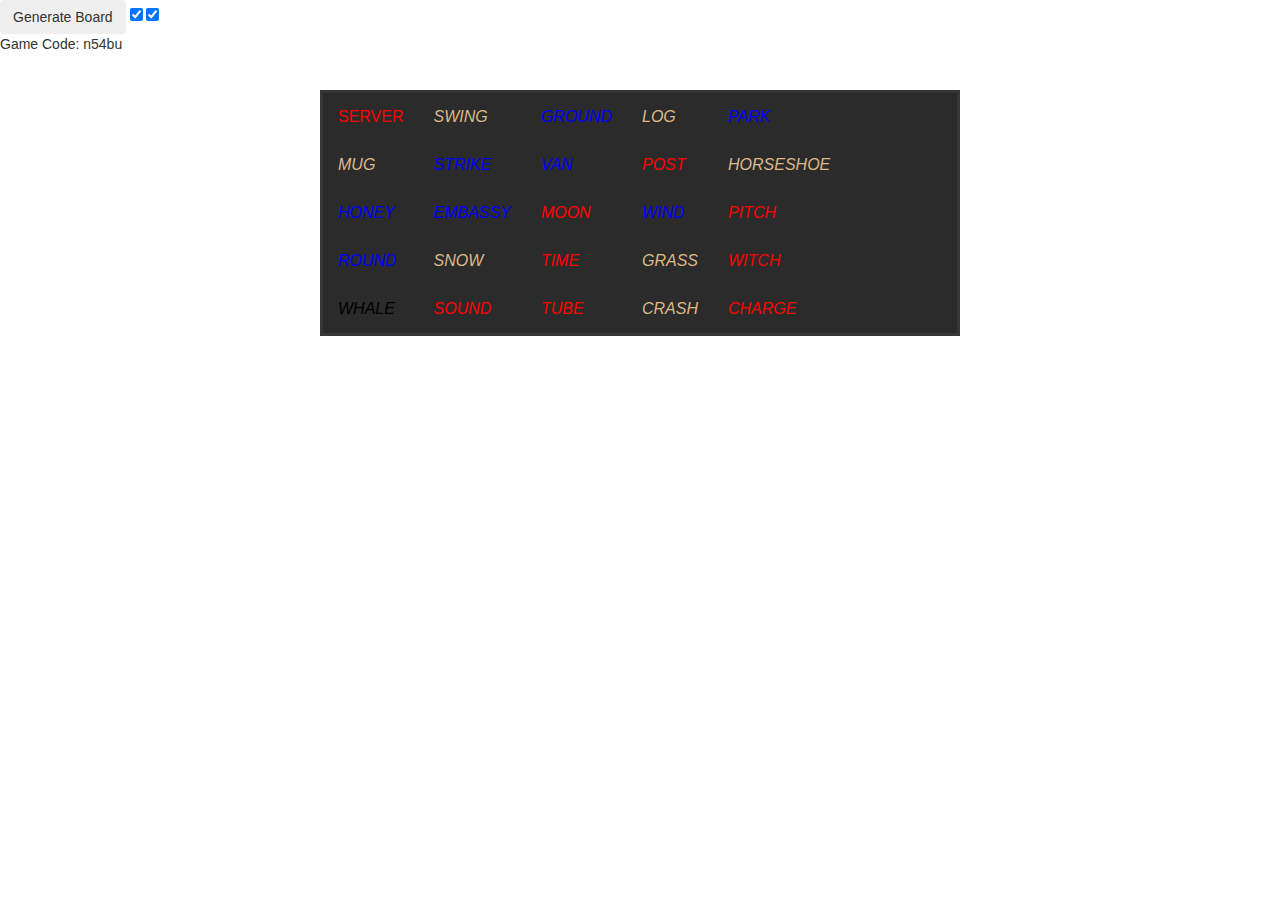
==== admin/index.html @ ffdd42c8 "initial commit with barebones app structure" ====
<html>
    <head>
        <title>Admin - Code Words</title>
        <link rel="shortcut icon" type="image/gif" href="../favicon.png">
        <link rel="stylesheet" href="https://maxcdn.bootstrapcdn.com/bootstrap/3.3.7/css/bootstrap.min.css" integrity="sha384-BVYiiSIFeK1dGmJRAkycuHAHRg32OmUcww7on3RYdg4Va+PmSTsz/K68vbdEjh4u" crossorigin="anonymous">
        <link href="../styles/style.css" rel="stylesheet" type="text/css"/>
        <script src="https://ajax.googleapis.com/ajax/libs/jquery/2.1.1/jquery.min.js"></script>
        <script src="https://maxcdn.bootstrapcdn.com/bootstrap/3.3.7/js/bootstrap.min.js"></script>
        <link href="https://gitcdn.github.io/bootstrap-toggle/2.2.2/css/bootstrap-toggle.min.css" rel="stylesheet">
        <script src="https://gitcdn.github.io/bootstrap-toggle/2.2.2/js/bootstrap-toggle.min.js"></script>
        <script type="text/javascript" src="admin.js"></script>
        <meta name="viewport" content="width=device-width, initial-scale=1.0">
        <meta http-equiv="cache-control" content="max-age=0" />
        <meta http-equiv="cache-control" content="no-cache" />
        <meta http-equiv="expires" content="0" />
        <meta http-equiv="expires" content="Tue, 01 Jan 1980 1:00:00 GMT" />
        <meta http-equiv="pragma" content="no-cache" />
    </head>
    
    <body>
        <div id="mainContainer">
        </div>
        <div id="controls">
            <button id="generateBoard" type="button" class="btn btn-secondary">Generate Board</button>
            <input id="whichTeamStarts" type="checkbox" checked data-toggle="toggle" data-on="Blue Starts" data-off="Red Starts" data-onstyle="info" data-offstyle="danger">
            <input id="codeMaster" type="checkbox" checked data-toggle="toggle" data-on="Code Master" data-off="Not Master" data-onstyle="success" data-offstyle="danger">
            <div id="codeMasterCode"></div>
        </div>
    </body>
    
</html>
---- styles/style.css ----
#mainContainer {
    position: absolute;
    top: 10%;
    left: 25%;
    width: 50%;
    border-width: 3px;
	border-style: solid;
    border-color: #363636;
    margin-bottom: 20px;
    background-color: rgb(43, 43, 43);
}

td {
    padding: 15px;
}

.default {
    color: white;
}
.red {
    color: red;
}
.blue {
    color: blue;
}
.civ {
    color: burlywood;
}
.ass {
    color: black;
}

.not-flipped {
    font-style: italic;
}
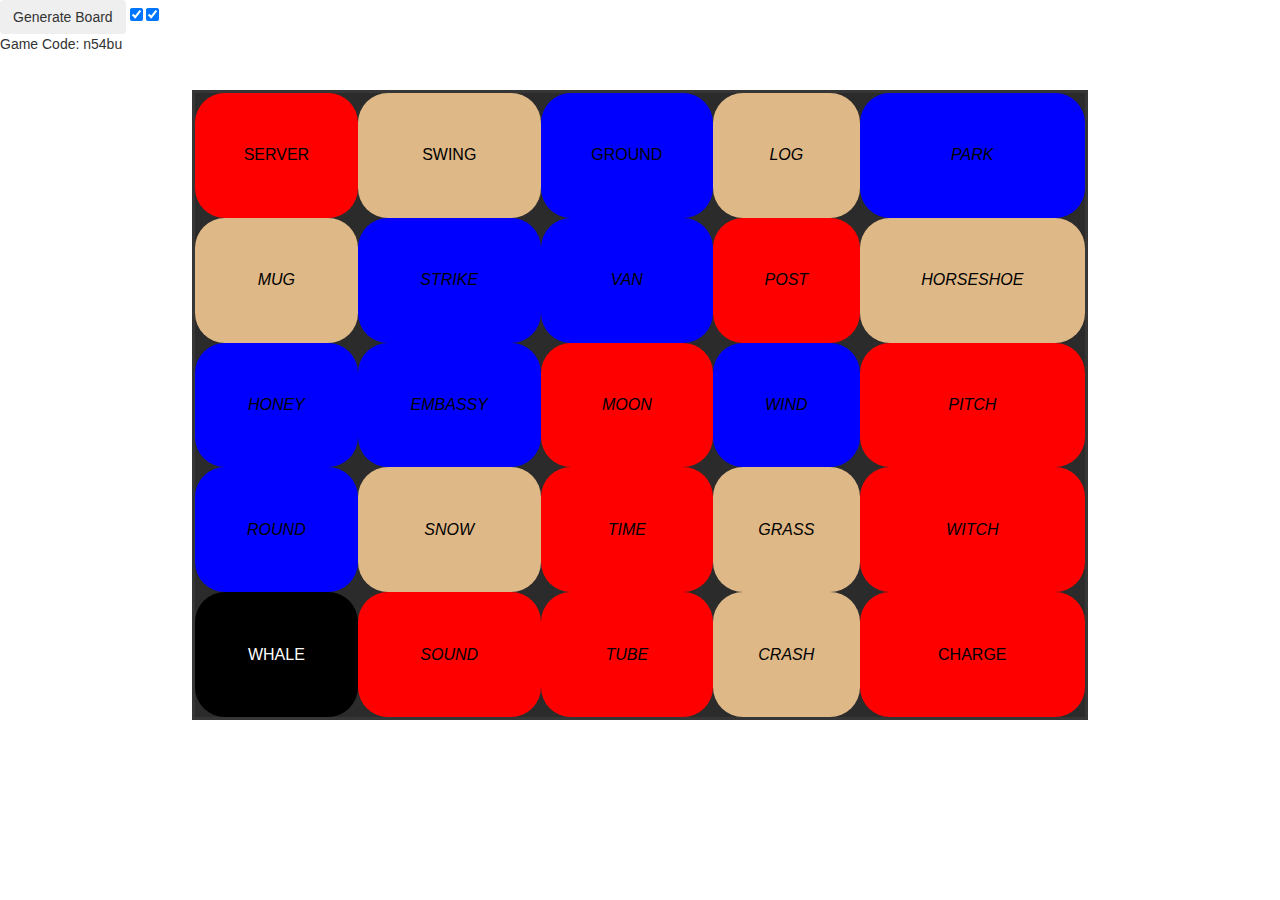
==== commit a0c29c6a: "the start of the stylistic changes" ====
--- a/admin/index.html
+++ b/admin/index.html
@@ -18,14 +18,13 @@
     </head>
     
     <body>
-        <div id="mainContainer">
-        </div>
         <div id="controls">
             <button id="generateBoard" type="button" class="btn btn-secondary">Generate Board</button>
             <input id="whichTeamStarts" type="checkbox" checked data-toggle="toggle" data-on="Blue Starts" data-off="Red Starts" data-onstyle="info" data-offstyle="danger">
             <input id="codeMaster" type="checkbox" checked data-toggle="toggle" data-on="Code Master" data-off="Not Master" data-onstyle="success" data-offstyle="danger">
             <div id="codeMasterCode"></div>
         </div>
+        <div id="mainContainer"></div>
     </body>
     
 </html>--- a/styles/style.css
+++ b/styles/style.css
@@ -4,8 +4,9 @@
 #mainContainer {
     position: absolute;
     top: 10%;
-    left: 25%;
-    width: 50%;
+    left: 15%;
+    width: 70%;
+    height: 70%;
     border-width: 3px;
 	border-style: solid;
     border-color: #363636;
@@ -13,24 +14,38 @@
     background-color: rgb(43, 43, 43);
 }
 
+table {
+    width: 100%;
+    height: 100%;
+}
+
 td {
     padding: 15px;
+    text-align: center;
 }
 
 .default {
     color: white;
 }
 .red {
-    color: red;
+    color: black;
+    border-radius: 30px;
+    background-color: red;
 }
 .blue {
-    color: blue;
+    color: black;
+    border-radius: 30px;
+    background-color: blue;
 }
 .civ {
-    color: burlywood;
+    color: black;
+    border-radius: 30px;
+    background-color: burlywood;
 }
 .ass {
-    color: black;
+    color: white;
+    border-radius: 30px;
+    background-color: black;
 }
 
 .not-flipped {
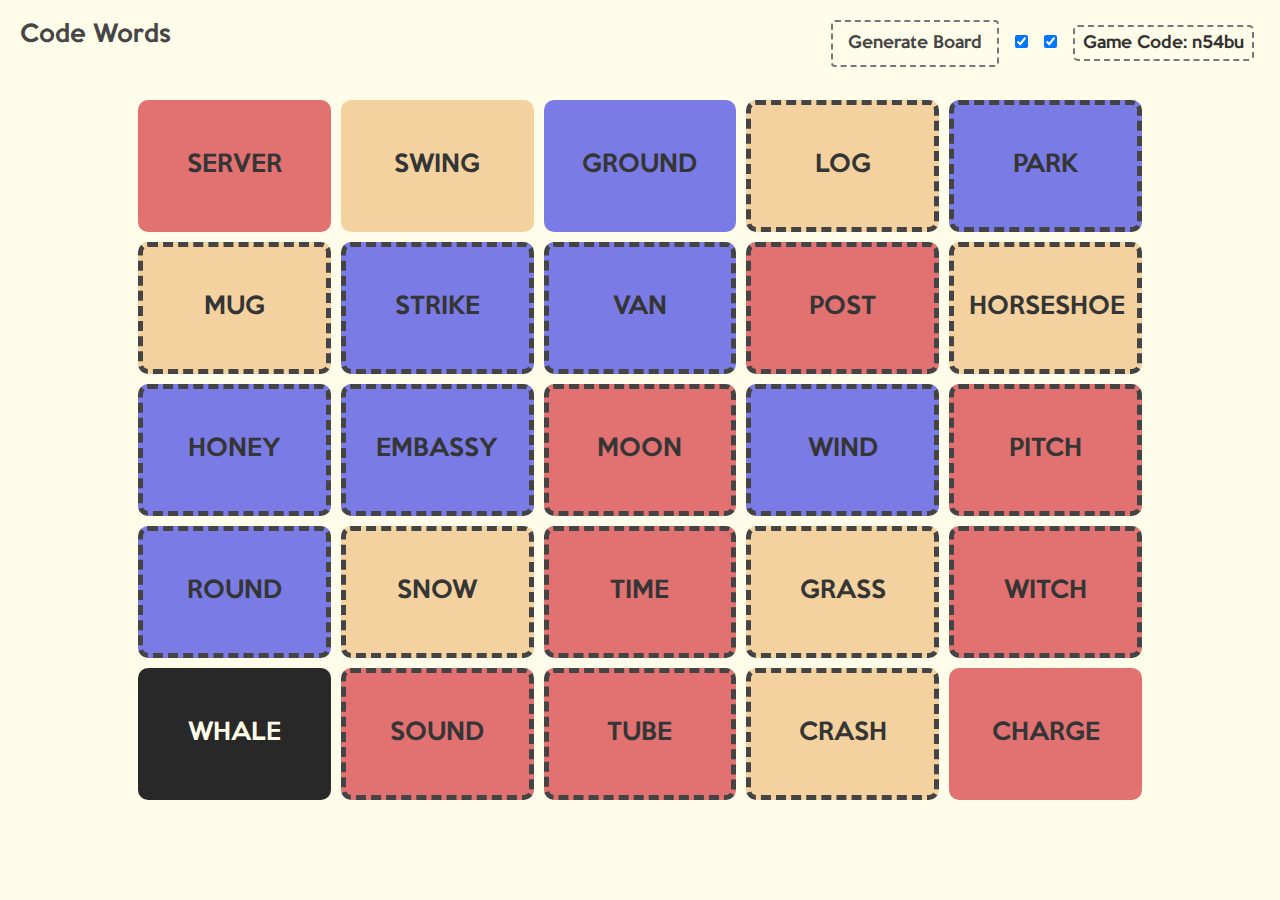
==== commit a141a237: "finished styles!" ====
--- a/admin/index.html
+++ b/admin/index.html
@@ -18,10 +18,11 @@
     </head>
     
     <body>
+        <div id="titleText">Code Words</div>
         <div id="controls">
             <button id="generateBoard" type="button" class="btn btn-secondary">Generate Board</button>
-            <input id="whichTeamStarts" type="checkbox" checked data-toggle="toggle" data-on="Blue Starts" data-off="Red Starts" data-onstyle="info" data-offstyle="danger">
-            <input id="codeMaster" type="checkbox" checked data-toggle="toggle" data-on="Code Master" data-off="Not Master" data-onstyle="success" data-offstyle="danger">
+            <input id="whichTeamStarts" type="checkbox" checked data-toggle="toggle" data-style="switches" data-on="Blue Starts" data-off="Red Starts" data-onstyle="zed" data-width="127">
+            <input id="codeMaster" type="checkbox" checked data-toggle="toggle" data-style="switches" data-on="Code Master" data-off="Not Master" data-onstyle="zed" data-width="135">
             <div id="codeMasterCode"></div>
         </div>
         <div id="mainContainer"></div>
--- a/styles/style.css
+++ b/styles/style.css
@@ -1,53 +1,180 @@
+@font-face {
+	font-family: 'boardFont';
+	src: url('../fonts/KeepCalm-Medium.ttf') format('truetype'), url("../fonts/KeepCalm-Medium.eot");
+}
 
+body {
+    background-color: #FFFDEA;
+    font-family: boardFont, helvetica, sans-serif
+}
 
+#titleText {
+    float: left;
+    margin: 30px 0px 30px 30px;
+    color: #464646;
+    font-size: 32px;
+}
 
 #mainContainer {
     position: absolute;
     top: 10%;
-    left: 15%;
-    width: 70%;
-    height: 70%;
-    border-width: 3px;
-	border-style: solid;
-    border-color: #363636;
+    left: 10%;
+    width: 80%;
+    height: 80%;
     margin-bottom: 20px;
-    background-color: rgb(43, 43, 43);
 }
 
 table {
     width: 100%;
     height: 100%;
+    border-spacing: 10px;
+    border-collapse: separate;
+    font-size: 23px;
 }
 
 td {
     padding: 15px;
     text-align: center;
+    max-width: 0px;
+    max-height: 0px;
+    color: #353535;
 }
 
 .default {
-    color: white;
+    border-width: 2px;
+    border-style: dashed;
+    border-radius: 10px;
+    border-color: #777777;
 }
 .red {
-    color: black;
-    border-radius: 30px;
-    background-color: red;
+    border-radius: 10px;
+    background-color: #E27171;
 }
 .blue {
-    color: black;
-    border-radius: 30px;
-    background-color: blue;
+    border-radius: 10px;
+    background-color: #7B7BE5;
 }
 .civ {
-    color: black;
-    border-radius: 30px;
-    background-color: burlywood;
+    border-radius: 10px;
+    background-color: #F4D29F;
 }
 .ass {
-    color: white;
-    border-radius: 30px;
-    background-color: black;
+    color: #FFFDEA;
+    border-radius: 10px;
+    background-color: #282828;
 }
 
 .not-flipped {
-    font-style: italic;
-}+    border-width: 5px;
+    border-style: dashed;
+    border-radius: 10px;
+    border-color: #444444;
+    cursor: pointer;
+}
+
+.not-flipped:hover {
+    border-style: solid;
+}
+
+#codeModalButton {
+    float: right;
+    margin: 30px;
+    background-color: #fffdea;
+    border-width: 2px;
+    border-style: dashed;
+    border-color: #777777;
+    color: #464646;
+    font-size: 20px;
+    padding: 10px 15px 10px 15px;
+}
+
+#codeModalButton:hover {
+    border-style: solid;
+}
+
+#controls {
+    float: right;
+    margin: 30px;
+}
+
+#controls > * {
+    margin: 0px 6px 0px 6px;
+}
+
+#codeMasterCode {
+    display: inline;
+    font-size: 16px;
+    border-width: 2px;
+    border-style: dashed;
+    border-radius: 5px;
+    border-color: #777777;
+    padding: 8px;
+}
+
+#generateBoard {
+    background-color: #fffdea;
+    border-width: 2px;
+    border-style: dashed;
+    border-color: #777777;
+    color: #464646;
+    font-size: 16px;
+    padding: 10px 15px 10px 15px;
+}
+
+#generateBoard:hover {
+    border-style: solid;
+}
+
+.toggle.switches {
+    color: white; 
+    background-color: #7B7BE5; 
+}
+.toggle.switches .toggle-off {
+    color: white;
+    background-color: #E27171;
+}
+.toggle.switches .btn:hover, .btn:focus {
+    color: white;
+}
+
+@media only screen and (min-width: 2000px) {
+    table {
+        font-size: 30px;
+    }
+    #titleText {
+        font-size: 50px;
+    }
+}
+@media only screen and (max-width: 1200px) {
+    table {
+        font-size: 15px;
+    }
+}
+@media only screen and (max-width: 800px) {
+    body {
+        width: 900px;
+    }
+    #mainContainer {
+        top: 10%;
+        left: 10%;
+        width: 900px;
+        height: 900px;
+        margin-bottom: 20px;
+    }
+}
+
+@media only screen and (max-height: 900px) {
+    #controls {
+        float: right;
+        margin: 20px;
+    }
+    #codeModalButton {
+        margin: 20px;
+        font-size: 18px;
+        padding: 8px 12px 8px 12px;
+    }
+    #titleText {
+        margin: 20px;
+        font-size: 23px;
+    }
+}
